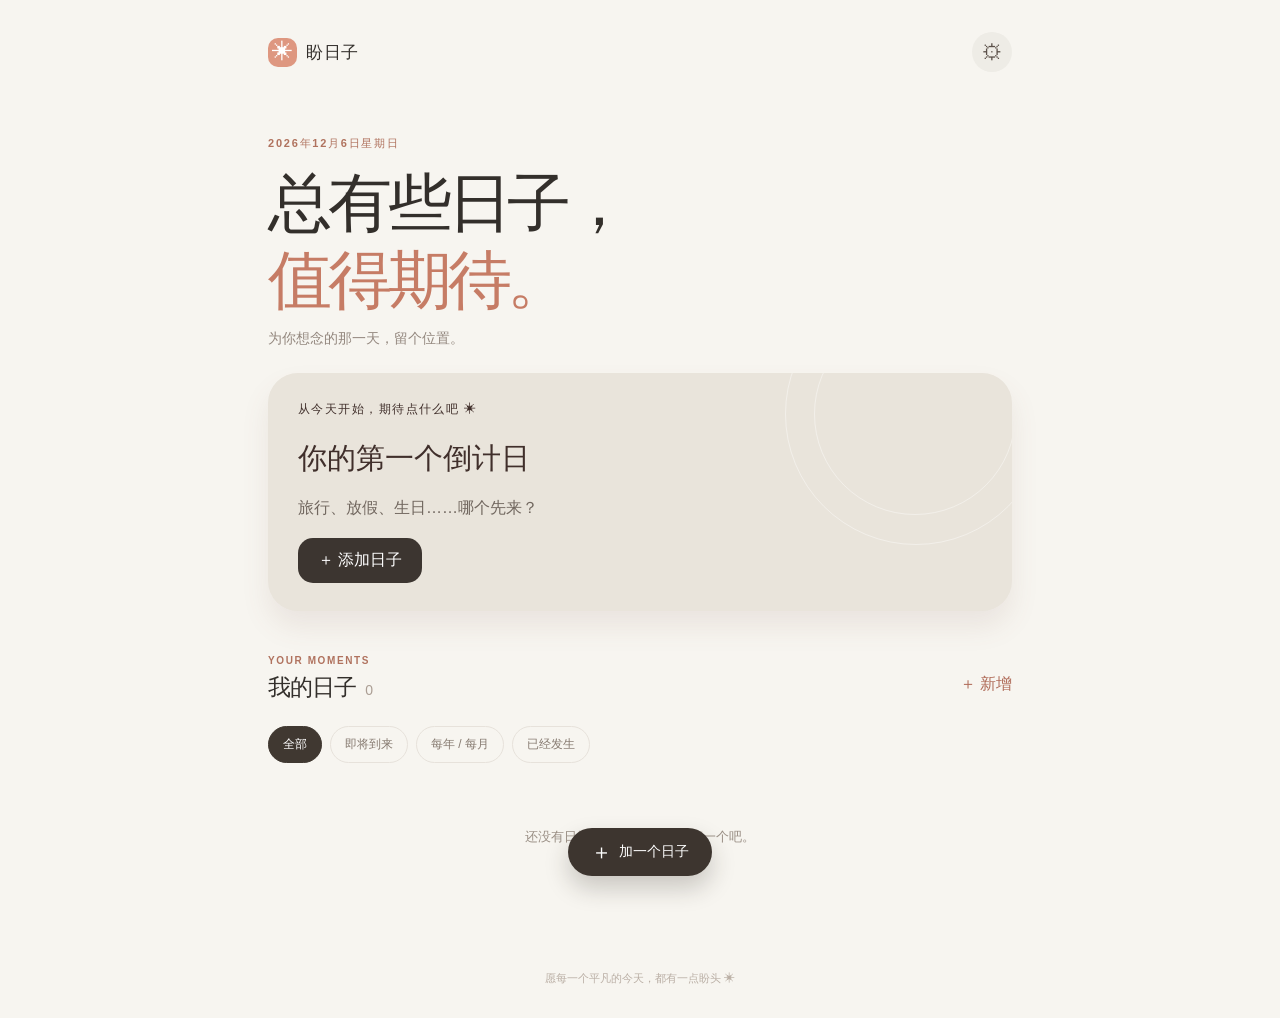
==== index.html @ 806d94a2 "Add Panrizi countdown web app" ====
<!doctype html>
<html lang="zh-CN">
  <head>
    <meta charset="utf-8">
    <meta name="viewport" content="width=device-width, initial-scale=1, viewport-fit=cover">
    <meta name="theme-color" content="#f7f5f0">
    <meta name="description" content="把值得期待的日子，放在眼前。">
    <meta name="apple-mobile-web-app-capable" content="yes">
    <meta name="apple-mobile-web-app-status-bar-style" content="default">
    <meta name="apple-mobile-web-app-title" content="盼日子">
    <link rel="manifest" href="./manifest.webmanifest">
    <link rel="icon" type="image/svg+xml" href="./icon.svg">
    <link rel="apple-touch-icon" href="./icon-180.png">
    <link rel="stylesheet" href="./styles.css">
    <title>盼日子 · 倒计日</title>
  </head>
  <body>
    <div class="app-shell">
      <header class="topbar">
        <div class="brand"><span class="brand-mark" aria-hidden="true">✳</span><span>盼日子</span></div>
        <button class="icon-button" id="settingsButton" aria-label="打开设置" title="设置">⚙</button>
      </header>

      <main>
        <section class="intro">
          <p class="eyebrow" id="todayLabel"></p>
          <h1>总有些日子，<br><em>值得期待。</em></h1>
          <p class="subtitle">为你想念的那一天，留个位置。</p>
        </section>

        <section class="hero" id="hero" aria-label="最近的倒计日"></section>

        <section class="list-section" aria-labelledby="listTitle">
          <div class="section-heading">
            <div><p class="eyebrow section-kicker">YOUR MOMENTS</p><h2 id="listTitle">我的日子 <span id="countLabel">0</span></h2></div>
            <button class="text-button" id="addInline">＋ 新增</button>
          </div>
          <div class="filters" role="group" aria-label="筛选倒计日">
            <button class="filter active" data-filter="all" aria-pressed="true">全部</button>
            <button class="filter" data-filter="upcoming" aria-pressed="false">即将到来</button>
            <button class="filter" data-filter="recurring" aria-pressed="false">每年 / 每月</button>
            <button class="filter" data-filter="past" aria-pressed="false">已经发生</button>
          </div>
          <div id="eventList" class="event-list" aria-live="polite"></div>
        </section>
      </main>

      <button class="floating-add" id="addButton" aria-label="新增倒计日"><span aria-hidden="true">＋</span><span>加一个日子</span></button>
      <footer>愿每一个平凡的今天，都有一点盼头 ✳</footer>
    </div>

    <dialog id="eventDialog" class="sheet" aria-labelledby="formTitle">
      <form id="eventForm" class="sheet-content">
        <div class="sheet-handle" aria-hidden="true"></div>
        <div class="sheet-heading"><h2 id="formTitle">加一个日子</h2><button type="button" class="close-button" data-close="eventDialog" aria-label="关闭">×</button></div>
        <input type="hidden" id="eventId">
        <label for="eventTitle">给它起个名字</label>
        <input id="eventTitle" name="title" type="text" maxlength="60" placeholder="比如：终于放假啦" required autocomplete="off">
        <label for="eventDate">是哪一天？</label>
        <input id="eventDate" name="date" type="date" required>
        <div class="two-cols">
          <div><label for="eventCategory">分类</label><select id="eventCategory" name="category"><option value="生活">生活</option><option value="工作">工作</option><option value="纪念日">纪念日</option><option value="旅行">旅行</option><option value="其他">其他</option></select></div>
          <div><label for="eventRepeat">重复</label><select id="eventRepeat" name="repeat"><option value="none">不重复</option><option value="yearly">每年</option><option value="monthly">每月</option></select></div>
        </div>
        <fieldset class="color-picker"><legend>挑一个颜色</legend><label><input type="radio" name="color" value="peach" checked><span class="swatch peach" aria-label="蜜桃色"></span></label><label><input type="radio" name="color" value="lavender"><span class="swatch lavender" aria-label="薰衣草色"></span></label><label><input type="radio" name="color" value="sage"><span class="swatch sage" aria-label="鼠尾草色"></span></label><label><input type="radio" name="color" value="butter"><span class="swatch butter" aria-label="奶油黄色"></span></label><label><input type="radio" name="color" value="sky"><span class="swatch sky" aria-label="浅蓝色"></span></label></fieldset>
        <label class="pin-row"><input id="eventPinned" type="checkbox"><span>在首页置顶这个日子</span></label>
        <button class="primary-button" type="submit">保存这个日子 <span aria-hidden="true">↗</span></button>
        <button class="delete-button hidden" id="deleteButton" type="button">删除这个日子</button>
      </form>
    </dialog>

    <dialog id="settingsDialog" class="sheet" aria-labelledby="settingsTitle">
      <div class="sheet-content">
        <div class="sheet-handle" aria-hidden="true"></div>
        <div class="sheet-heading"><h2 id="settingsTitle">设置与备份</h2><button class="close-button" data-close="settingsDialog" aria-label="关闭">×</button></div>
        <p class="settings-explain">日子保存在这台设备的浏览器里。换手机或清理浏览器数据前，先导出一份备份。</p>
        <button id="exportButton" class="setting-action">↓ 导出备份 <span>JSON 文件</span></button>
        <button id="importButton" class="setting-action">↑ 导入备份 <span>合并已有日子</span></button>
        <input id="importFile" type="file" accept=".json,application/json" hidden>
        <p class="settings-note">每月 29、30、31 日遇到较短的月份，会显示在当月最后一天；每年 2 月 29 日遇到平年，会显示在 2 月 28 日。</p>
      </div>
    </dialog>

    <script src="./app.js" defer></script>
  </body>
</html>
---- styles.css ----
:root{font-family:-apple-system,BlinkMacSystemFont,"Segoe UI","PingFang SC","Hiragino Sans GB",sans-serif;color:#332f2b;background:#f7f5f0;font-synthesis:none}*{box-sizing:border-box}body{margin:0;min-width:320px}button,input,select{font:inherit}button{cursor:pointer}button:focus-visible,input:focus-visible,select:focus-visible{outline:3px solid #a96356;outline-offset:3px}.app-shell{width:min(100%,820px);margin:auto;padding:0 24px}.topbar{display:flex;align-items:center;justify-content:space-between;padding:32px 0 24px}.brand{display:flex;gap:9px;align-items:center;font-weight:760;letter-spacing:.04em;font-size:17px}.brand-mark{display:grid;place-items:center;width:29px;height:29px;border-radius:10px;background:#de9780;color:white;font-size:21px}.icon-button,.close-button{border:0;background:#eeece6;color:#5b5049;border-radius:50%;width:40px;height:40px;font-size:21px}.intro{padding:26px 0 25px}.eyebrow{margin:0;color:#b0725e;font-weight:750;font-size:11px;letter-spacing:.16em}.intro h1{font-size:clamp(36px,8.5vw,64px);letter-spacing:-.065em;line-height:1.2;margin:14px 0 11px;font-weight:760}.intro h1 em{font-style:normal;color:#c67c65}.subtitle{margin:0;color:#93877e;font-size:14px}.hero{min-height:238px}.hero-card{min-height:238px;border-radius:30px;background:#e8a48e;position:relative;overflow:hidden;padding:28px 30px;display:flex;flex-direction:column;justify-content:space-between;color:#402f2b;box-shadow:0 16px 28px rgba(126,90,75,.10)}.hero-card:before,.hero-card:after{content:"";position:absolute;border:1px solid rgba(255,255,255,.4);border-radius:50%;width:260px;height:260px;right:-35px;top:-90px;pointer-events:none}.hero-card:after{width:200px;height:200px;right:-4px;top:-60px}.hero-card .hero-top,.hero-bottom{position:relative;z-index:1}.hero-top{display:flex;justify-content:space-between;align-items:center;gap:16px}.hero-label{font-size:12px;letter-spacing:.12em;font-weight:800}.hero-decor{font-size:30px;color:#fff9ee}.hero-bottom{display:flex;justify-content:space-between;align-items:end;gap:16px}.hero-title{margin:0 0 6px;font-size:clamp(21px,5vw,29px);font-weight:740;overflow-wrap:anywhere}.hero-date{font-size:13px;opacity:.78}.hero-number{display:flex;align-items:baseline;gap:5px;white-space:nowrap}.hero-number strong{font-size:clamp(63px,17vw,110px);font-weight:680;letter-spacing:-.085em;line-height:.9}.hero-number span{font-size:16px;font-weight:700}.hero-card.empty{background:#e9e4db;align-items:flex-start}.hero-card.empty p{max-width:320px;line-height:1.65;color:#71675f}.hero-card.empty button{border:0;background:#3c3530;color:white;border-radius:15px;padding:12px 20px;font-weight:700}.hero-card.lavender{background:#c9b9dc}.hero-card.sage{background:#a7c1ae}.hero-card.butter{background:#e9cd88}.hero-card.sky{background:#a7c9dd}.list-section{padding:44px 0 90px}.section-heading{display:flex;align-items:end;justify-content:space-between;gap:10px}.section-kicker{font-size:10px}.section-heading h2{font-size:23px;letter-spacing:-.045em;margin:6px 0 0}.section-heading h2 span{font-size:14px;color:#aa9d93;font-weight:500;margin-left:4px}.text-button{border:0;background:none;font-weight:700;color:#b06c59;padding:8px 0}.filters{display:flex;gap:8px;overflow-x:auto;white-space:nowrap;padding:23px 0 20px;scrollbar-width:none}.filters::-webkit-scrollbar{display:none}.filter{border:1px solid #e7e2db;background:transparent;color:#867a70;border-radius:999px;padding:9px 14px;font-size:12px;white-space:nowrap}.filter.active{background:#403831;color:white;border-color:#403831}.event-list{display:grid;gap:12px}.event-card{display:flex;align-items:center;gap:15px;width:100%;border:1px solid #eae5df;background:#fffefa;text-align:left;padding:17px 16px;border-radius:21px;min-height:91px;box-shadow:0 5px 16px rgba(93,77,62,.035);color:inherit}.event-card:active{transform:scale(.99)}.event-icon{display:grid;place-items:center;flex:none;width:48px;height:48px;border-radius:16px;background:#f7d6cb;color:#b86d58;font-size:21px}.event-icon.lavender{background:#e3d9ef;color:#82709e}.event-icon.sage{background:#d9e8dc;color:#658e70}.event-icon.butter{background:#faedc6;color:#ad8a2d}.event-icon.sky{background:#dcecf5;color:#5e91ad}.event-main{min-width:0;flex:1}.event-name{font-size:15px;font-weight:700;white-space:nowrap;overflow:hidden;text-overflow:ellipsis}.event-meta{margin-top:6px;font-size:11px;color:#a39990;white-space:nowrap;overflow:hidden;text-overflow:ellipsis}.event-days{text-align:right;flex:none;min-width:75px;color:#4c4038}.event-days strong{font-size:25px;letter-spacing:-.06em}.event-days small{display:block;color:#a99a8d;font-size:10px;margin-top:2px}.empty-list{color:#9a8f85;text-align:center;padding:30px 10px 20px;font-size:13px;line-height:1.7}.floating-add{position:fixed;z-index:3;bottom:calc(24px + env(safe-area-inset-bottom));left:50%;transform:translateX(-50%);border:0;background:#3d352f;color:white;border-radius:999px;padding:15px 23px;display:flex;align-items:center;gap:7px;box-shadow:0 12px 25px rgba(42,35,28,.22);font-size:14px;font-weight:720;white-space:nowrap}.floating-add span:first-child{font-size:21px;font-weight:300;line-height:14px}footer{text-align:center;padding:0 0 calc(32px + env(safe-area-inset-bottom));color:#baafa5;font-size:11px}.sheet{border:0;border-radius:24px 24px 0 0;padding:0;width:min(100%,600px);max-width:none;max-height:min(91dvh,800px);margin:auto auto 0;background:#fffcf8;color:#39332e;box-shadow:0 -15px 50px rgba(29,26,23,.14)}.sheet::backdrop{background:rgba(34,30,26,.42)}.sheet-content{padding:12px 25px calc(26px + env(safe-area-inset-bottom));max-height:min(91dvh,800px);overflow-y:auto}.sheet-handle{width:38px;height:4px;border-radius:8px;background:#dfd7ce;margin:0 auto 19px}.sheet-heading{display:flex;align-items:center;justify-content:space-between;margin-bottom:18px}.sheet-heading h2{font-size:23px;letter-spacing:-.04em;margin:0}.close-button{width:34px;height:34px;font-size:24px;line-height:1}.sheet label:not(.pin-row):not(.color-picker label){display:block;font-size:12px;font-weight:700;margin:16px 0 8px}.sheet input[type=text],.sheet input[type=date],.sheet select{width:100%;height:48px;border:1px solid #e5dfd7;border-radius:12px;background:#fff;padding:0 13px;color:#453b34;font-size:14px}.two-cols{display:grid;grid-template-columns:1fr 1fr;gap:12px}.color-picker{display:flex;align-items:center;gap:13px;padding:0;border:0;margin:18px 0}.color-picker legend{font-size:12px;font-weight:700;margin-bottom:12px}.color-picker label{margin:0}.color-picker input{position:absolute;opacity:0;width:1px;height:1px}.swatch{display:block;width:29px;height:29px;border-radius:50%;border:3px solid #fffcf8;outline:2px solid transparent}.swatch.peach{background:#e8a48e}.swatch.lavender{background:#c9b9dc}.swatch.sage{background:#a7c1ae}.swatch.butter{background:#e9cd88}.swatch.sky{background:#a7c9dd}.color-picker input:checked+.swatch,.color-picker input:focus-visible+.swatch{outline-color:#51443a}.pin-row{display:flex;align-items:center;gap:10px;font-size:13px;color:#51473f;padding:10px 0 17px}.pin-row input{accent-color:#bb7962;width:17px;height:17px}.primary-button{border:0;width:100%;height:51px;border-radius:14px;background:#3d352f;color:white;font-size:14px;font-weight:700;display:flex;align-items:center;justify-content:center;gap:9px}.delete-button{display:block;margin:13px auto 0;border:0;background:none;color:#ae6757;font-size:12px;padding:9px}.hidden{display:none!important}.settings-explain{color:#7d7169;font-size:13px;line-height:1.7;margin:0 0 17px}.setting-action{width:100%;background:#fff;border:1px solid #e9e3dc;border-radius:14px;text-align:left;padding:17px;font-weight:700;color:#483e37;margin-bottom:11px}.setting-action span{float:right;font-size:11px;color:#aa9f94;font-weight:400;margin-top:3px}.settings-note{font-size:11px;line-height:1.7;color:#afa398;margin:14px 0 0}@media(max-width:410px){.app-shell{padding:0 19px}.hero-card{padding:24px 22px}.hero-bottom{gap:7px}.hero-number strong{font-size:65px}.event-card{padding:14px 12px;gap:11px}.event-days{min-width:64px}.event-icon{width:44px;height:44px}}@media(min-width:700px){.sheet{border-radius:24px;margin:auto;max-height:85vh}.sheet-content{max-height:85vh}.app-shell{padding:0 38px}.intro{padding-top:40px}}
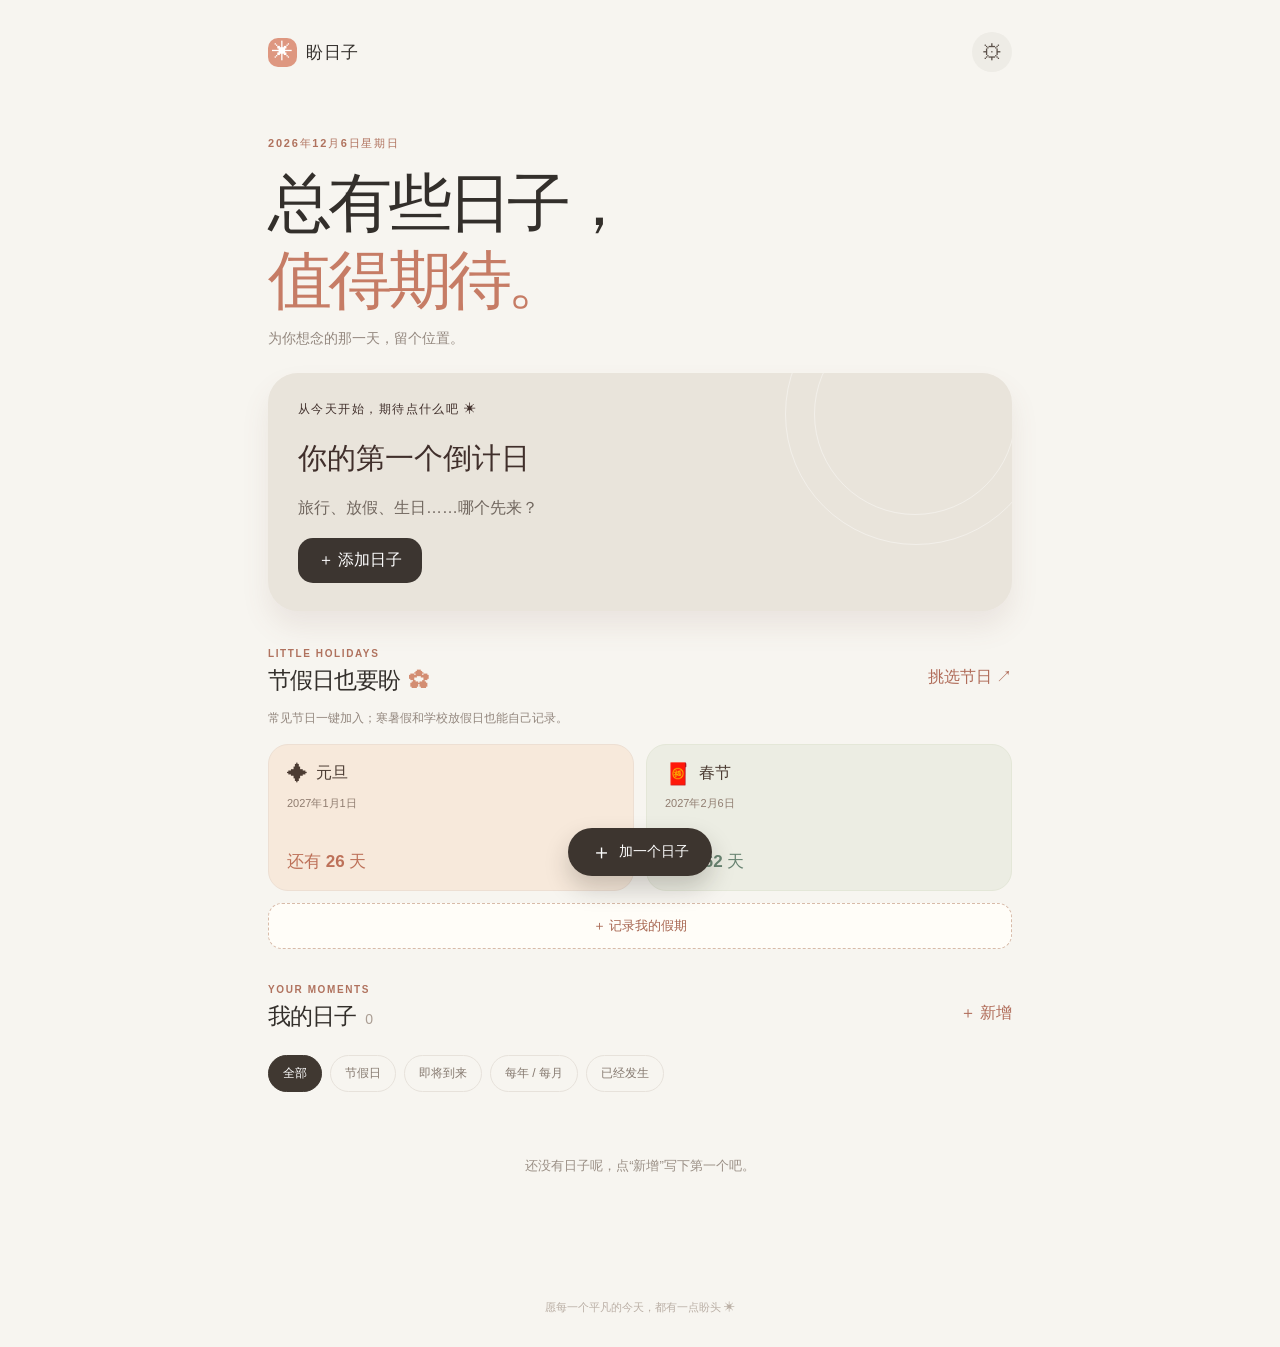
==== commit b6d9b08b: "Add holiday countdown presets and custom breaks" ====
--- a/index.html
+++ b/index.html
@@ -30,6 +30,16 @@
 
         <section class="hero" id="hero" aria-label="最近的倒计日"></section>
 
+        <section class="holiday-section" aria-labelledby="holidayTitle">
+          <div class="section-heading">
+            <div><p class="eyebrow section-kicker">LITTLE HOLIDAYS</p><h2 id="holidayTitle">节假日也要盼 <span>✿</span></h2></div>
+            <button class="text-button" id="chooseHolidays">挑选节日 ↗</button>
+          </div>
+          <p class="holiday-description">常见节日一键加入；寒暑假和学校放假日也能自己记录。</p>
+          <div class="holiday-preview" id="holidayPreview"></div>
+          <button class="holiday-custom" id="addHolidayCustom">＋ 记录我的假期</button>
+        </section>
+
         <section class="list-section" aria-labelledby="listTitle">
           <div class="section-heading">
             <div><p class="eyebrow section-kicker">YOUR MOMENTS</p><h2 id="listTitle">我的日子 <span id="countLabel">0</span></h2></div>
@@ -37,6 +47,7 @@
           </div>
           <div class="filters" role="group" aria-label="筛选倒计日">
             <button class="filter active" data-filter="all" aria-pressed="true">全部</button>
+            <button class="filter" data-filter="holiday" aria-pressed="false">节假日</button>
             <button class="filter" data-filter="upcoming" aria-pressed="false">即将到来</button>
             <button class="filter" data-filter="recurring" aria-pressed="false">每年 / 每月</button>
             <button class="filter" data-filter="past" aria-pressed="false">已经发生</button>
@@ -59,14 +70,26 @@
         <label for="eventDate">是哪一天？</label>
         <input id="eventDate" name="date" type="date" required>
         <div class="two-cols">
-          <div><label for="eventCategory">分类</label><select id="eventCategory" name="category"><option value="生活">生活</option><option value="工作">工作</option><option value="纪念日">纪念日</option><option value="旅行">旅行</option><option value="其他">其他</option></select></div>
+          <div><label for="eventCategory">分类</label><select id="eventCategory" name="category"><option value="生活">生活</option><option value="节假日">节假日</option><option value="工作">工作</option><option value="纪念日">纪念日</option><option value="旅行">旅行</option><option value="其他">其他</option></select></div>
           <div><label for="eventRepeat">重复</label><select id="eventRepeat" name="repeat"><option value="none">不重复</option><option value="yearly">每年</option><option value="monthly">每月</option></select></div>
         </div>
+        <p class="preset-note hidden" id="presetNote">这是按节日日期自动更新的日子。具体放假安排可以另加一个倒计日。</p>
         <fieldset class="color-picker"><legend>挑一个颜色</legend><label><input type="radio" name="color" value="peach" checked><span class="swatch peach" aria-label="蜜桃色"></span></label><label><input type="radio" name="color" value="lavender"><span class="swatch lavender" aria-label="薰衣草色"></span></label><label><input type="radio" name="color" value="sage"><span class="swatch sage" aria-label="鼠尾草色"></span></label><label><input type="radio" name="color" value="butter"><span class="swatch butter" aria-label="奶油黄色"></span></label><label><input type="radio" name="color" value="sky"><span class="swatch sky" aria-label="浅蓝色"></span></label></fieldset>
         <label class="pin-row"><input id="eventPinned" type="checkbox"><span>在首页置顶这个日子</span></label>
         <button class="primary-button" type="submit">保存这个日子 <span aria-hidden="true">↗</span></button>
         <button class="delete-button hidden" id="deleteButton" type="button">删除这个日子</button>
       </form>
+    </dialog>
+
+    <dialog id="holidayDialog" class="sheet" aria-labelledby="holidayDialogTitle">
+      <div class="sheet-content">
+        <div class="sheet-handle" aria-hidden="true"></div>
+        <div class="sheet-heading"><h2 id="holidayDialogTitle">挑几个节日盼着</h2><button class="close-button" data-close="holidayDialog" aria-label="关闭">×</button></div>
+        <p class="settings-explain">点一下就加入你的倒计日，往后每年自动更新节日日期。</p>
+        <div class="holiday-picker" id="holidayPicker"></div>
+        <button class="primary-button" id="addAllHolidays" type="button">把这些节日都加入 <span aria-hidden="true">↗</span></button>
+        <p class="settings-note">这里记录的是节日当天，不包含各年的调休、补班或学校假期。那些日期可以用“记录我的假期”自行添加。</p>
+      </div>
     </dialog>
 
     <dialog id="settingsDialog" class="sheet" aria-labelledby="settingsTitle">
--- a/styles.css
+++ b/styles.css
@@ -1 +1,2 @@
 :root{font-family:-apple-system,BlinkMacSystemFont,"Segoe UI","PingFang SC","Hiragino Sans GB",sans-serif;color:#332f2b;background:#f7f5f0;font-synthesis:none}*{box-sizing:border-box}body{margin:0;min-width:320px}button,input,select{font:inherit}button{cursor:pointer}button:focus-visible,input:focus-visible,select:focus-visible{outline:3px solid #a96356;outline-offset:3px}.app-shell{width:min(100%,820px);margin:auto;padding:0 24px}.topbar{display:flex;align-items:center;justify-content:space-between;padding:32px 0 24px}.brand{display:flex;gap:9px;align-items:center;font-weight:760;letter-spacing:.04em;font-size:17px}.brand-mark{display:grid;place-items:center;width:29px;height:29px;border-radius:10px;background:#de9780;color:white;font-size:21px}.icon-button,.close-button{border:0;background:#eeece6;color:#5b5049;border-radius:50%;width:40px;height:40px;font-size:21px}.intro{padding:26px 0 25px}.eyebrow{margin:0;color:#b0725e;font-weight:750;font-size:11px;letter-spacing:.16em}.intro h1{font-size:clamp(36px,8.5vw,64px);letter-spacing:-.065em;line-height:1.2;margin:14px 0 11px;font-weight:760}.intro h1 em{font-style:normal;color:#c67c65}.subtitle{margin:0;color:#93877e;font-size:14px}.hero{min-height:238px}.hero-card{min-height:238px;border-radius:30px;background:#e8a48e;position:relative;overflow:hidden;padding:28px 30px;display:flex;flex-direction:column;justify-content:space-between;color:#402f2b;box-shadow:0 16px 28px rgba(126,90,75,.10)}.hero-card:before,.hero-card:after{content:"";position:absolute;border:1px solid rgba(255,255,255,.4);border-radius:50%;width:260px;height:260px;right:-35px;top:-90px;pointer-events:none}.hero-card:after{width:200px;height:200px;right:-4px;top:-60px}.hero-card .hero-top,.hero-bottom{position:relative;z-index:1}.hero-top{display:flex;justify-content:space-between;align-items:center;gap:16px}.hero-label{font-size:12px;letter-spacing:.12em;font-weight:800}.hero-decor{font-size:30px;color:#fff9ee}.hero-bottom{display:flex;justify-content:space-between;align-items:end;gap:16px}.hero-title{margin:0 0 6px;font-size:clamp(21px,5vw,29px);font-weight:740;overflow-wrap:anywhere}.hero-date{font-size:13px;opacity:.78}.hero-number{display:flex;align-items:baseline;gap:5px;white-space:nowrap}.hero-number strong{font-size:clamp(63px,17vw,110px);font-weight:680;letter-spacing:-.085em;line-height:.9}.hero-number span{font-size:16px;font-weight:700}.hero-card.empty{background:#e9e4db;align-items:flex-start}.hero-card.empty p{max-width:320px;line-height:1.65;color:#71675f}.hero-card.empty button{border:0;background:#3c3530;color:white;border-radius:15px;padding:12px 20px;font-weight:700}.hero-card.lavender{background:#c9b9dc}.hero-card.sage{background:#a7c1ae}.hero-card.butter{background:#e9cd88}.hero-card.sky{background:#a7c9dd}.list-section{padding:44px 0 90px}.section-heading{display:flex;align-items:end;justify-content:space-between;gap:10px}.section-kicker{font-size:10px}.section-heading h2{font-size:23px;letter-spacing:-.045em;margin:6px 0 0}.section-heading h2 span{font-size:14px;color:#aa9d93;font-weight:500;margin-left:4px}.text-button{border:0;background:none;font-weight:700;color:#b06c59;padding:8px 0}.filters{display:flex;gap:8px;overflow-x:auto;white-space:nowrap;padding:23px 0 20px;scrollbar-width:none}.filters::-webkit-scrollbar{display:none}.filter{border:1px solid #e7e2db;background:transparent;color:#867a70;border-radius:999px;padding:9px 14px;font-size:12px;white-space:nowrap}.filter.active{background:#403831;color:white;border-color:#403831}.event-list{display:grid;gap:12px}.event-card{display:flex;align-items:center;gap:15px;width:100%;border:1px solid #eae5df;background:#fffefa;text-align:left;padding:17px 16px;border-radius:21px;min-height:91px;box-shadow:0 5px 16px rgba(93,77,62,.035);color:inherit}.event-card:active{transform:scale(.99)}.event-icon{display:grid;place-items:center;flex:none;width:48px;height:48px;border-radius:16px;background:#f7d6cb;color:#b86d58;font-size:21px}.event-icon.lavender{background:#e3d9ef;color:#82709e}.event-icon.sage{background:#d9e8dc;color:#658e70}.event-icon.butter{background:#faedc6;color:#ad8a2d}.event-icon.sky{background:#dcecf5;color:#5e91ad}.event-main{min-width:0;flex:1}.event-name{font-size:15px;font-weight:700;white-space:nowrap;overflow:hidden;text-overflow:ellipsis}.event-meta{margin-top:6px;font-size:11px;color:#a39990;white-space:nowrap;overflow:hidden;text-overflow:ellipsis}.event-days{text-align:right;flex:none;min-width:75px;color:#4c4038}.event-days strong{font-size:25px;letter-spacing:-.06em}.event-days small{display:block;color:#a99a8d;font-size:10px;margin-top:2px}.empty-list{color:#9a8f85;text-align:center;padding:30px 10px 20px;font-size:13px;line-height:1.7}.floating-add{position:fixed;z-index:3;bottom:calc(24px + env(safe-area-inset-bottom));left:50%;transform:translateX(-50%);border:0;background:#3d352f;color:white;border-radius:999px;padding:15px 23px;display:flex;align-items:center;gap:7px;box-shadow:0 12px 25px rgba(42,35,28,.22);font-size:14px;font-weight:720;white-space:nowrap}.floating-add span:first-child{font-size:21px;font-weight:300;line-height:14px}footer{text-align:center;padding:0 0 calc(32px + env(safe-area-inset-bottom));color:#baafa5;font-size:11px}.sheet{border:0;border-radius:24px 24px 0 0;padding:0;width:min(100%,600px);max-width:none;max-height:min(91dvh,800px);margin:auto auto 0;background:#fffcf8;color:#39332e;box-shadow:0 -15px 50px rgba(29,26,23,.14)}.sheet::backdrop{background:rgba(34,30,26,.42)}.sheet-content{padding:12px 25px calc(26px + env(safe-area-inset-bottom));max-height:min(91dvh,800px);overflow-y:auto}.sheet-handle{width:38px;height:4px;border-radius:8px;background:#dfd7ce;margin:0 auto 19px}.sheet-heading{display:flex;align-items:center;justify-content:space-between;margin-bottom:18px}.sheet-heading h2{font-size:23px;letter-spacing:-.04em;margin:0}.close-button{width:34px;height:34px;font-size:24px;line-height:1}.sheet label:not(.pin-row):not(.color-picker label){display:block;font-size:12px;font-weight:700;margin:16px 0 8px}.sheet input[type=text],.sheet input[type=date],.sheet select{width:100%;height:48px;border:1px solid #e5dfd7;border-radius:12px;background:#fff;padding:0 13px;color:#453b34;font-size:14px}.two-cols{display:grid;grid-template-columns:1fr 1fr;gap:12px}.color-picker{display:flex;align-items:center;gap:13px;padding:0;border:0;margin:18px 0}.color-picker legend{font-size:12px;font-weight:700;margin-bottom:12px}.color-picker label{margin:0}.color-picker input{position:absolute;opacity:0;width:1px;height:1px}.swatch{display:block;width:29px;height:29px;border-radius:50%;border:3px solid #fffcf8;outline:2px solid transparent}.swatch.peach{background:#e8a48e}.swatch.lavender{background:#c9b9dc}.swatch.sage{background:#a7c1ae}.swatch.butter{background:#e9cd88}.swatch.sky{background:#a7c9dd}.color-picker input:checked+.swatch,.color-picker input:focus-visible+.swatch{outline-color:#51443a}.pin-row{display:flex;align-items:center;gap:10px;font-size:13px;color:#51473f;padding:10px 0 17px}.pin-row input{accent-color:#bb7962;width:17px;height:17px}.primary-button{border:0;width:100%;height:51px;border-radius:14px;background:#3d352f;color:white;font-size:14px;font-weight:700;display:flex;align-items:center;justify-content:center;gap:9px}.delete-button{display:block;margin:13px auto 0;border:0;background:none;color:#ae6757;font-size:12px;padding:9px}.hidden{display:none!important}.settings-explain{color:#7d7169;font-size:13px;line-height:1.7;margin:0 0 17px}.setting-action{width:100%;background:#fff;border:1px solid #e9e3dc;border-radius:14px;text-align:left;padding:17px;font-weight:700;color:#483e37;margin-bottom:11px}.setting-action span{float:right;font-size:11px;color:#aa9f94;font-weight:400;margin-top:3px}.settings-note{font-size:11px;line-height:1.7;color:#afa398;margin:14px 0 0}@media(max-width:410px){.app-shell{padding:0 19px}.hero-card{padding:24px 22px}.hero-bottom{gap:7px}.hero-number strong{font-size:65px}.event-card{padding:14px 12px;gap:11px}.event-days{min-width:64px}.event-icon{width:44px;height:44px}}@media(min-width:700px){.sheet{border-radius:24px;margin:auto;max-height:85vh}.sheet-content{max-height:85vh}.app-shell{padding:0 38px}.intro{padding-top:40px}}
+.holiday-section{padding:37px 0 6px}.holiday-section h2 span{color:#d38d72;font-size:21px}.holiday-description{margin:13px 0 16px;color:#93877e;font-size:12px;line-height:1.6}.holiday-preview{display:grid;grid-template-columns:repeat(2,minmax(0,1fr));gap:12px}.holiday-tile{min-width:0;min-height:147px;padding:17px 18px;border:1px solid #eddfd3;background:#f7e9db;border-radius:20px;text-align:left;color:#4c3c33;display:flex;flex-direction:column;align-items:flex-start}.holiday-tile:nth-child(2){background:#ecede3;border-color:#e4e7d8}.holiday-tile-heading{display:flex;gap:8px;align-items:center;font-weight:750;font-size:16px}.holiday-tile-icon{font-size:21px}.holiday-tile-date{font-size:11px;color:#907d70;margin-top:10px}.holiday-tile-days{margin-top:auto;font-size:17px;font-weight:800;color:#bd7159}.holiday-tile:nth-child(2) .holiday-tile-days{color:#688371}.holiday-custom{border:1px dashed #d8bba9;background:#fffdf8;color:#a76550;border-radius:14px;width:100%;padding:13px;margin-top:12px;font-size:13px;font-weight:700}.list-section{padding-top:29px}.holiday-picker{display:grid;gap:9px}.holiday-option{display:flex;align-items:center;gap:12px;width:100%;text-align:left;border:1px solid #ede5dd;border-radius:16px;background:#fff;padding:12px;color:#42372f}.holiday-option:disabled{opacity:.6;cursor:default}.holiday-option-icon{width:42px;height:42px;display:grid;place-items:center;background:#f7ede3;border-radius:13px;font-size:20px}.holiday-option-detail{display:flex;flex:1;flex-direction:column;gap:4px}.holiday-option-detail strong{font-size:14px}.holiday-option-detail small{color:#9d9188;font-size:11px}.holiday-option-action{font-size:12px;color:#b46e59;font-weight:700;white-space:nowrap}.holiday-picker+.primary-button{margin-top:18px}.primary-button:disabled{opacity:.5;cursor:default}.preset-note{font-size:11px;line-height:1.6;color:#9b705c;background:#f9ede4;border-radius:11px;padding:10px 12px;margin:13px 0 0}.sheet input:disabled,.sheet select:disabled{background:#f4f0ea;color:#8a7d72}@media(max-width:410px){.holiday-tile{padding:15px 13px;min-height:143px}.holiday-tile-name{font-size:15px}}
